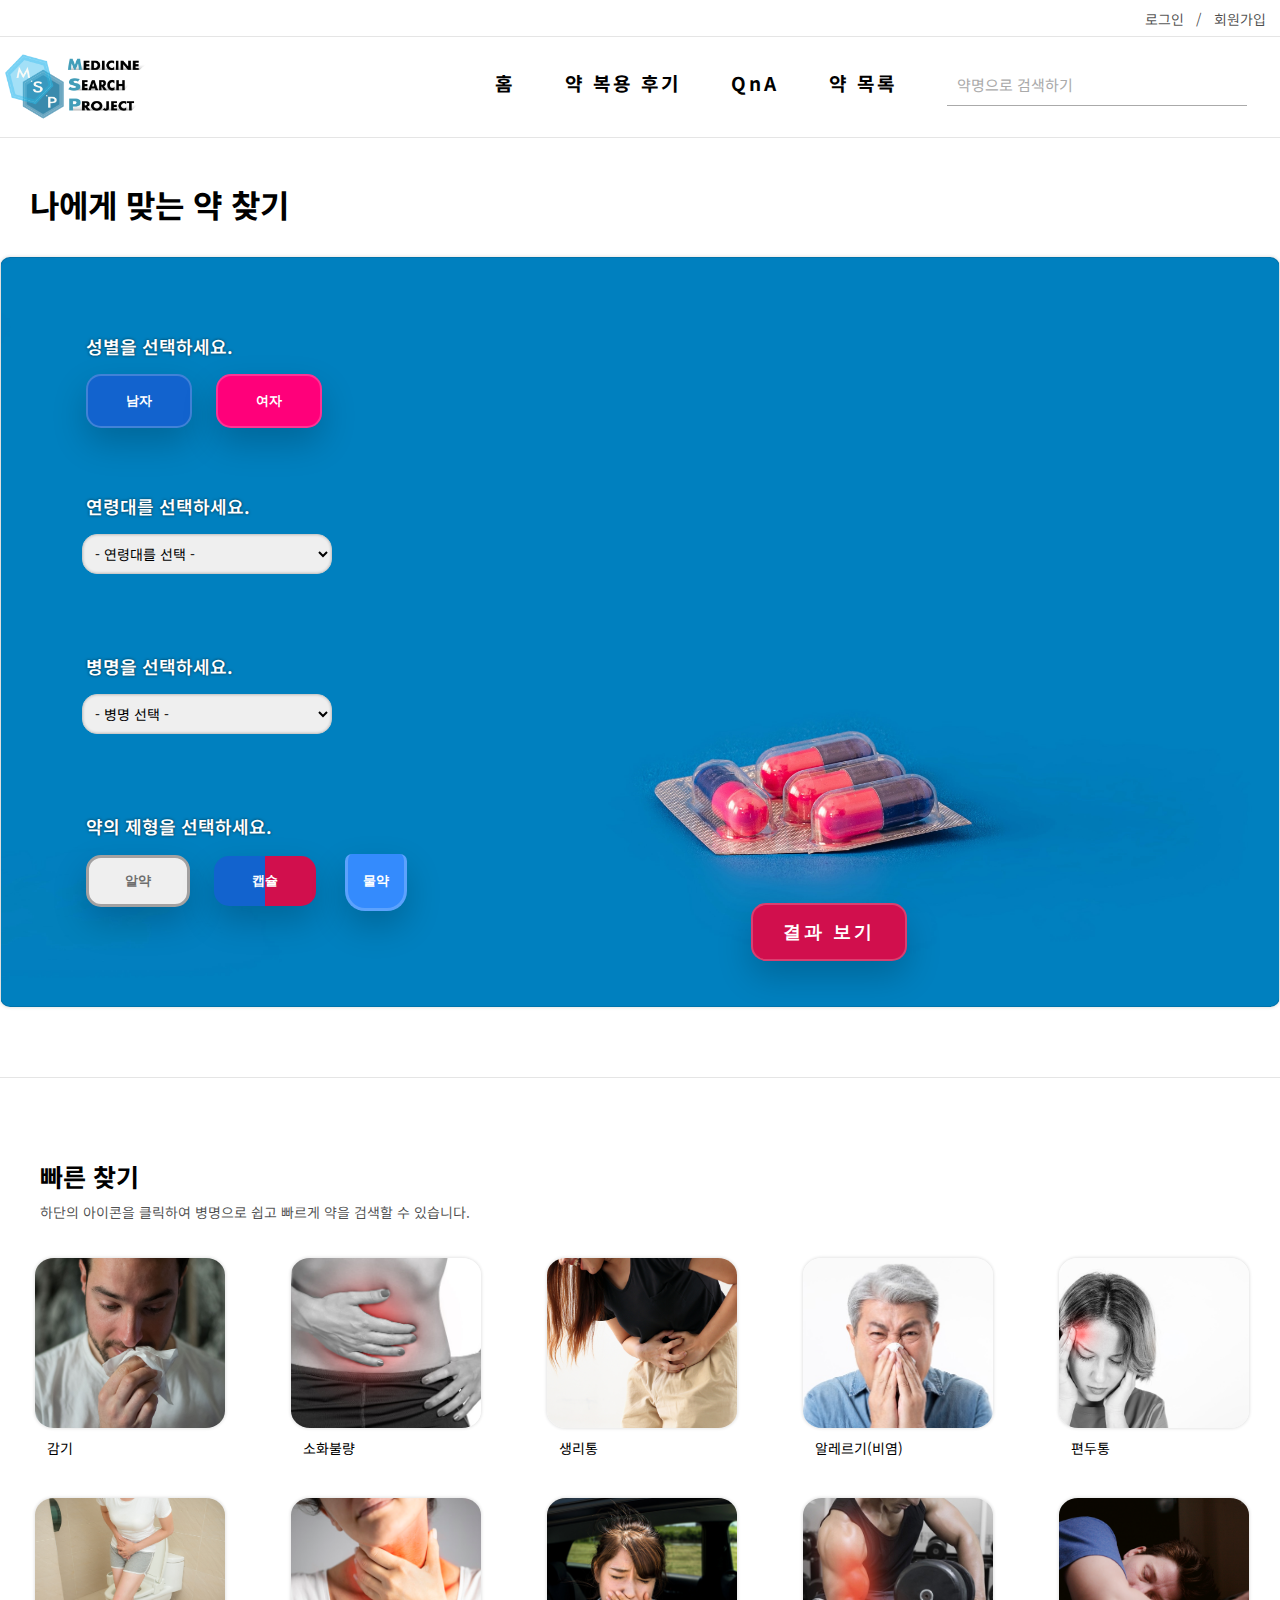
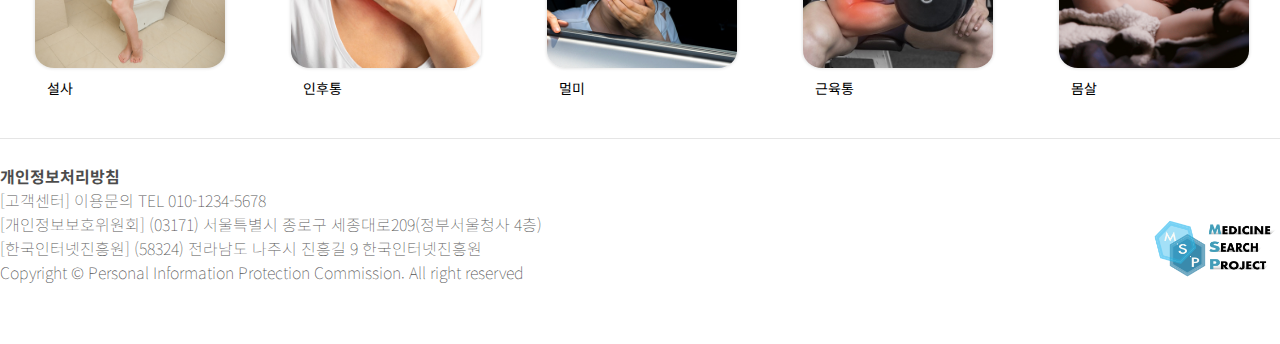
==== M.S.P/matching/search.html @ 4493c48e "Add files via upload" ====
<!DOCTYPE html>
<html lang="ko">

<head>
    <meta charset="UTF-8">
    <meta name="viewport" content="width=device-width, initial-scale=1.0">
    <title>M.S.P - Medicine Search Project</title>
    <link rel="stylesheet" href="https://cdnjs.cloudflare.com/ajax/libs/font-awesome/6.4.2/css/all.min.css"
        integrity="sha512-z3gLpd7yknf1YoNbCzqRKc4qyor8gaKU1qmn+CShxbuBusANI9QpRohGBreCFkKxLhei6S9CQXFEbbKuqLg0DA=="
        crossorigin="anonymous" referrerpolicy="no-referrer" />
    <link rel="stylesheet" href="../css/search.css">
</head>

<body>
    <header>
        <nav class="header-top">
            <div class="login-wrap">                
                   <a href="../login.html">로그인</a>
                   <a href="">/</a>
                   <a href="../register.html">회원가입</a>    
            </div>

            <div class="top-hr">
                <hr>
            </div>
                              
            <nav class="nav-wrap">
                <div class="logo">
                    <a href="../index.html"><img src="../images/nocolorlogo.png" alt=""></a>
                </div>
                <ul>                        
                    <a href="./index.html"><li>홈</li></a>    
                    <a href="./board/board.html"><li>약 복용 후기</li></a>
                    <a href="./board/board.html"><li>QnA</li></a>    
                    <a href="./board/boardWeb.html"><li>약 목록</li></a>  
                    <li class="search">                                                        
                        <input type="text" placeholder="약명으로 검색하기">
                        <span></span>
                        <button><i class="fa-solid fa-magnifying-glass"></i></button>
                    </li>                    
                </ul>
            </nav>                        
        </nav>
        
    </header>

    <div class="one-hr">
        <hr>
    </div>

    <main>
        
        <div class="matching">            
            <div class="match-container">
                <div class="match-title">
                    <h1>나에게 맞는 약 찾기</h1>
                </div>
                    <div class="match-content">                    
                        
                            <ul class=match-wrap>
                                <li class="m-wrap">
                                    <h2>성별을 선택하세요.</h2>
                                    <button type="button" class="btn-man">남자</button>
                                    <button type="button" class="btn-woman">여자</button>
                                </li>
                                <li class="m-wrap">
                                    <h2>연령대를 선택하세요.</h2>
                                    <select name="" id="">
                                        <span><option value="">- 연령대를 선택 -</option></span>
                                        <option value="">유아</option>
                                        <option value="">청소년</option>
                                        <option value="">20대 ~ 40대</option>
                                        <option value="">40대 ~ 60대</option>
                                        <option value="">60대 ~ </option>
                                    </select>
                                </li>
                                <li class="m-wrap">
                                    <h2>병명을 선택하세요.</h2>
                                    <select name="" id="">
                                    <span><option value="">- 병명 선택 -</option></span>
                                        <option value="">감기</option>
                                        <option value="">소화불량</option>
                                        <option value="">생리통</option>
                                        <option value="">알레르기(비염)</option>
                                        <option value="">편두통</option>
                                        <option value="">설사</option>
                                        <option value="">인후통</option>
                                        <option value="">멀미</option>
                                        <option value="">근육통</option>
                                        <option value="">몸살</option>
                                        <option value="">고열</option>
                                        <option value="">치통</option>                                
                                    </select>
                                </li>
                                <li class="m-wrap">                                    
                                    <h2>약의 제형을 선택하세요.</h2>
                                    <div class="btn-wrap">
                                        <button type="button" class="btn-al">알약</button>
                                        <button type="button" class="btn-cap">캡슐</button>
                                        <button type="button" class="btn-water">물약</button>                                         
                                    </div>                                    
                                </li>
                            <div class="result-wrap">
                                <a href="./match_result.html"><button type="submit" class="result" >결과 보기</button></a>
                            </div>                   
                        </ul>                    
                </div>
            </div>
        </div>
        
        <div class="one-hr">
            <hr>
        </div>

            <section class="one">                
                <div class="one-container">
                    <div class="disease-title">
                        <h2>빠른 찾기</h2>
                        <p>하단의 아이콘을 클릭하여 병명으로 쉽고 빠르게 약을 검색할 수 있습니다.</p>
                    </div>
                   <div class="disease-content">
                        <div class="disease-box">                            
                            <div class="disease-pic">
                                <a href=""><img class="pic" src="../images/cold.jpg" alt=""></a>
                            </div>           
                            <span>감기</span>
                        </div>
                        <div class="disease-box">                            
                            <div class="disease-pic">
                                <a href=""><img class="pic" src="../images/stoma.jpg" alt=""></a>
                            </div>
                            <span>소화불량</span>  
                        </div>
                        <div class="disease-box">                            
                            <div class="disease-pic">
                                <a href=""><img class="pic" src="../images/period.jpg" alt=""></a>
                            </div>  
                            <span>생리통</span>
                        </div>
                        <div class="disease-box">                            
                            <div class="disease-pic">
                                <a href=""><img class="pic" src="../images/allergy.jpg" alt=""></a>
                            </div> 
                            <span>알레르기(비염)</span> 
                        </div>
                        <div class="disease-box">                            
                            <div class="disease-pic">
                                <a href=""><img class="pic" src="../images/headache.jpg" alt=""></a>
                            </div>  
                            <span>편두통</span>
                        </div>
                        <div class="disease-box">                            
                            <div class="disease-pic">
                                <a href=""><img class="pic" src="../images/sulsa.jpg" alt=""></a>
                            </div>           
                            <span>설사</span>
                        </div>
                        <div class="disease-box">                            
                            <div class="disease-pic">
                                <a href=""><img class="pic" src="../images/inhu.jpg" alt=""></a>
                            </div>
                            <span>인후통</span>  
                        </div>
                        <div class="disease-box">                            
                            <div class="disease-pic">
                                <a href=""><img class="pic" src="../images/mulmi.jpg" alt=""></a>
                            </div>  
                            <span>멀미</span>
                        </div>
                        <div class="disease-box">                            
                            <div class="disease-pic">
                                <a href=""><img class="pic" src="../images/muscle.jpg" alt=""></a>
                            </div> 
                            <span>근육통</span> 
                        </div>
                        <div class="disease-box">                            
                            <div class="disease-pic">
                                <a href=""><img class="pic" src="../images/momsal.jpg" alt=""></a>
                            </div>  
                            <span>몸살</span>
                        </div>
                   </div>                                
                </div>
            </section>            
        
    </main>

    <footer>
        <div class="footer_container">
            <div class="copyright">
                <p>
                    <span>개인정보처리방침</span><br>
                    [고객센터] 이용문의 TEL 010-1234-5678 <br>
                    [개인정보보호위원회] (03171) 서울특별시 종로구 세종대로209(정부서울청사 4층) <br>
                    [한국인터넷진흥원] (58324) 전라남도 나주시 진흥길 9 한국인터넷진흥원<br>
                    Copyright © Personal Information Protection Commission. All right reserved
                </p>
            </div>
           
            <div class="foot-logo">
                <a href="../index.html"> <img src="../images/nocolorlogo.png" alt=""></a>
            </div>
            
        </div>
    </footer>
</body>

<script>
    
</script>
</html>
---- M.S.P/css/search.css ----
@charset 'utf-8';
@import url('https://fonts.googleapis.com/css2?family=Noto+Sans+KR&display=swap');
@import url('https://fonts.googleapis.com/css2?family=Roboto&display=swap');
@import url('https://fonts.googleapis.com/css2?family=Noto+Sans+KR:wght@400;500&family=Roboto&display=swap');
* {
    margin: 0;
    padding: 0;
    box-sizing: border-box;
    font-family: 'Noto Sans KR', sans-serif;
    
}

body{
    background-color: #Fff;
}
ul li {
    list-style: none;
    margin: 25px;
}

a {
    text-decoration: none;
    color: black;
}

img {
    width:100%;
}

hr {
    border: 0;
    height: 1px;
    background-color: rgba(0, 0, 0, 0.1);
}







/* -------------- header---------------- */

.header-top {
    
    width: 100%;
    z-index: 1;
    
    
    
}

.login-wrap {
    width: 1280px;
    margin: 0 auto;
    text-align: end;
    /* background-color: gray; */
    padding: 6px;
    
    
    
    
}

.login-wrap a{
    margin-right: 8px;
    color: rgba(0, 0, 0, 0.7);
    font-size: 14px;
    
}


/* ----------- nav ---------------  */

.header-top{
    width: 100%;
    position: fixed;
    top: 0;
    left: 0;
    right: 0;
    background-color: #fff;
    border-bottom: 1px solid rgba(0, 0, 0, 0.1);
    z-index: 1;
    
    
}

.nav-wrap {
    display: flex;
    max-width: 1280px;
    width: 100%;
    margin: 0 auto;    
    justify-content: space-between;
    align-items: center;
    height: 100px;
    background-color: #fff;
    /* background-color: #a70638; */
    
}

.logo {
    width: 150px;
    height: 150px;
}

.nav-wrap ul{
    display: flex;
    justify-content: space-between;
    
}

.nav-wrap ul li {
    letter-spacing: 3px;
    font-weight: bold;
    font-size: 19px;            
}

.nav-wrap ul a:hover {
    color: #3CB4FF;
    /* border-bottom: 1px solid #3CB4FF; */
    /* transition: .2s;    */
}


.search input{
    /* border: 0;
    border: 1px solid #ccc;
    border-radius: 5px;
    outline: none;
     */
     
        font-size: 15px;
        color: #222222;
        width: 300px;
        border: none;
        border-bottom: solid #aaaaaa 1px;
        padding-bottom: 10px;
        padding-left: 10px;
        position: relative;
        background: none;
        
   
}

.search input::placeholder{
    color: #aaaaaa; 

}
.search input:focus { 
    outline: none; 
    border-bottom: 1.7px solid #000;
    
}

.search button{
    border: 0;
    background-color: #fff;
    
}

.search i{
    font-size: 16px;
    cursor: pointer;
}

.search i:hover{
    color: #3CB4FF;
    transition: .3s;
}






/* -------------------main one----------------------*/

main {
    max-width: 1280px;
    width: 100%;
    margin: 0 auto;
}

.one-hr{
    margin-top: 70px;
    width: 100%
}

.one-hr hr{
    max-width: 1280px;
    width: 100%;
    margin: 0 auto;
}








.matching{
    /* height: 750px; */
    width: 100%;
    padding-top: 100px;
    
}

.match-container{
    max-width: 1280px;
    width: 100%;
    align-items: center;
    /* background-color: #3CB4FF; */
    margin: 0 auto;   
   

}

.match-title{
    margin-left: 30px;
    margin-top: 10px;
    margin-bottom: 30px;
    

}

.match-content{
    width: 100%;
    border-radius: 10px;
    box-shadow: 0 0 3px 1px rgba(0,0,0,0.1);
    border: 1px solid rgba(0, 0, 0, 0.1);
    /* padding: 10px;     */
    background-color: #f8f8f8;
    
    background-image: url(../images/capsule.jpg);
    background-repeat: no-repeat;
    background-position: center;
    background-size: cover;
    height: 750px;
    
    
}

.match-box{
    background-color: #a3a1a1;
}

.match-wrap{
    /* display: block; */
    /* grid-template-columns: repeat(2, 1fr);  */
    margin-left: 50px;   
    margin-top: 65px;
    /* position: relative;*/
    

}

.m-wrap{
    /* background-color: #a3a1a1; */
    padding: 10px;
    width: 280px;
    height: 135px;

    
    
}

.m-wrap h2{
    font-size: 18px;
    margin-bottom: 15px;
    color: #fff;
    text-shadow: 0px 0px 3px rgba(0, 0, 0, 0.7);
    /* font-family: "paybooc-Light", sans-serif;/ */
    font-weight: 600;
    
}


select {
    border:0;
    border:1px solid #ccc;
    box-shadow: inset 0 0 2px 1px rgba(0, 0, 0, 0.1);
    border-radius: 15px;
    font-size: 14px;
    width:250px;
    padding: 8px;
    outline: 0;
    margin-left: -4px;
    cursor: pointer;   
}





/* -----------------btn---------------------- */

.btn-wrap{
    width: 350px;
    margin-top: -25px;
    
}

.btn-man{    
      
    border: none;    
    border: 2px solid rgba(255, 255, 255, 0.2);
    padding: 16px 38px;
    border-radius: 15px;
    font-family: "paybooc-Light", sans-serif;
    box-shadow: 0 15px 35px rgba(0, 0, 0, 0.2);
    text-decoration: none;
    font-weight: 600;
    transition: 0.25s;    
    background-color:#1263CE;
    color: #fff;
    
}

.btn-man:hover{
    transform: scale(1.2);    
    letter-spacing: 2px;
    cursor: pointer;
}

.btn-man:active{
    background-color: #70a1e1;
    transition: 0.1s;
}

.btn-woman{    
    margin-left: 20px;      
    border: none;    
    border: 2px solid rgba(255, 255, 255, 0.2);
    padding: 16px 38px;
    border-radius: 15px;
    font-family: "paybooc-Light", sans-serif;
    box-shadow: 0 15px 35px rgba(0, 0, 0, 0.2);
    text-decoration: none;
    font-weight: 600;
    transition: 0.25s;  
    background-color: #ff007a;
    color: #fff;

}

.btn-woman:hover{
    letter-spacing: 2px;
    transform: scale(1.2);
    cursor: pointer;
}

.btn-woman:active{
    background-color: #ff66af;
    transition: 0.1s;
}

.btn-al{       
    
    padding: 14px 36px;
    border-radius: 15px;
    font-family: "paybooc-Light", sans-serif;
    box-shadow: 0 15px 35px rgba(0, 0, 0, 0.2);
    text-decoration: none;
    font-weight: 600;
    transition: 0.25s;    
    border: 3px solid #a3a1a1;
    color: #6e6e6e; 
}

.btn-al:hover{
    letter-spacing: 2px;
    transform: scale(1.2);
    cursor: pointer;            
}

.btn-al:active{
    background-color: #929090;
    transition: 0.1s;
    color: #fff;
}

.btn-cap{
    margin-left: 20px;        
    border: none;   
    /* border: 3px solid rgba(255, 255, 255, 0.2); */
    padding: 16px 38px;
    border-radius: 15px;
    font-family: "paybooc-Light", sans-serif;
    box-shadow: 0 15px 35px rgba(0, 0, 0, 0.2);
    text-decoration: none;
    font-weight: 600;
    transition: 0.25s;  
    background-image: linear-gradient(to right, #1263CE 50%, #d10f4d 50%);
    /* outline: auto; */
    color: #fff;
}

.btn-cap:hover{
    letter-spacing: 2px;
    transform: scale(1.2);
    cursor: pointer;
}

.btn-cap:active{
    background-image: linear-gradient(to right, #70a1e1 50%, #de5782 50%);
    transition: 0.1s;
}

.btn-water{
    margin-top: 25px;
    margin-left: 25px;
    padding: 18px 15px;
    border-radius: 15px;
    font-family: "paybooc-Light", sans-serif;
    box-shadow: 0 15px 35px rgba(0, 0, 0, 0.2);
    text-decoration: none;
    font-weight: 600;
    transition: 0.25s;    
    background-color: #348bfd;
    border: 3px solid rgba(255, 255, 255, 0.2);
    border-top: 0;
    border-top-left-radius: 7px;
    border-top-right-radius: 7px;
    border-bottom-left-radius: 20px;
    border-bottom-right-radius: 20px;
    color: #fff; 
}

.btn-water:hover{
    transform: scale(1.2);
    letter-spacing: 2px;
    cursor: pointer;
}

.btn-water:active{
    background-color: #6dacff;
}

.result-wrap{
    position: relative;   
    bottom: 60px;
    left: 700px;
}

.result{
    margin-bottom: 20px;
    border: none;    
    padding: 15px 30px;
    border-radius: 15px;
    font-family: "paybooc-Light", sans-serif;
    box-shadow: 0 15px 35px rgba(0, 0, 0, 0.2);
    text-decoration: none;
    font-weight: 600;
    transition: 0.25s;    
    background-color:  #d10f4d;
    border: 2px solid rgba(255,255,255, 0.2);
    color: #fff;
    font-size: 18px;
    letter-spacing: 3px;
    
}

.result:hover{
    
    /* transform: scale(1.2); */
    cursor: pointer;
    background-color: #a70638;
    transition: .4s;
    
}

/* ---------------------btn---------------- */





.disease-title{
    /* background-color: aqua; */
    width: 500px;
    height: 100px;
    text-align: left;
    margin-left: 40px;
    margin-top: 80px;
    
    
}

.disease-title h2{
    font-size: 25px;       
    margin: 15px 0 8px 0;
}

.disease-title p{
    font-size: 14px;
    color: rgba(0, 0, 0, 0.7)
    
    
}

.disease-content {
    max-width: 1280px;
    width: 100%;
    display: grid;
    grid-template-columns: repeat(5, 1fr);    
    margin: 0 auto;
    
}

.disease-box {    
    margin: 0 20px 40px 35px;     
    text-align: left;
    font-size: 14px;
    /* background-color: #222222; */
    
}

.disease-box span{
    margin-left: 12px;
}

.disease-pic {
    
    /* border: 1px solid rgba(0, 0, 0, 0.1); */
    width: 190px;
    height: 170px; 
    border-radius: 10%;
    overflow: hidden;
    margin-bottom: 10px;
    box-shadow: 0 0 3px 1px rgba(0, 0, 0, 0.1);
    outline: 0;
    border: 0;
}

.pic {
    width: 100%;
    height: 100%;
    object-fit: cover;
}

.pic:hover{
    transform: scale(1.2);
    transition: 0.5s;
}

/* -------------------main two----------------------*/

.two-hr{
    margin: 50px 0;
    width: 100%
}

.two-hr hr{
    max-width: 1280px;
    width: 100%;
    margin: 0 auto;
}

.two{
    width: 100%;
    margin-bottom: 50px;
}

.two-container{
    max-width: 1280px;
    width: 100%;
    display: flex;
    justify-content: space-between;
    height: 250px;
   
    margin: 0 auto;


}



.two-title{
    /* background-color: aqua; */
    width: 555px;
    padding: 12px 0;
    text-align: center;    
    /* margin-left: 20px;  */
    margin-bottom: 20px;    
    background-color: #1e50a4;
    color: #fff;
    border: 0;    
    border-radius: 3px;
    
}

.two-title h2{
    font-weight: lighter;
    font-size: 22px;
    text-align: center;
}

.two-title i{
    text-align: end;
}

.table-box {
    width: 100%;       
    height: 150px;
    /* margin-left: 20px; */
}

.table-box td{
    text-align: left;
    padding-left: 10px;  
    color: rgba(0, 0, 0, 0.7);
    
}

.table-box span{
    color: tomato;
    font-weight: bold;
}

.two-notice{
    margin-left: 35px;
}

.two-QnA{
    margin-right: 35px;    
}

.two-QnA .two-title{
    background-color: #DF013A;
    
}

/*------------------------- footer css --------------------------*/

footer {    
    color:  #000;
    padding: 25px 0;
    border-top:  1px solid rgba(0, 0, 0, 0.1);
    
}

.footer_container {
    width: 100%;
    max-width: 1280px;
    margin: 0 auto;
    text-align: left;
    display: flex;
    justify-content: space-between;
    
}

.copyright p{
    opacity: .7;
    font-weight: lighter;
    letter-spacing: -1;
}

.copyright p span{
    font-weight: bold;
}


.foot-logo{
    width: 130px;
    margin: 20px 0 0 20px;
}
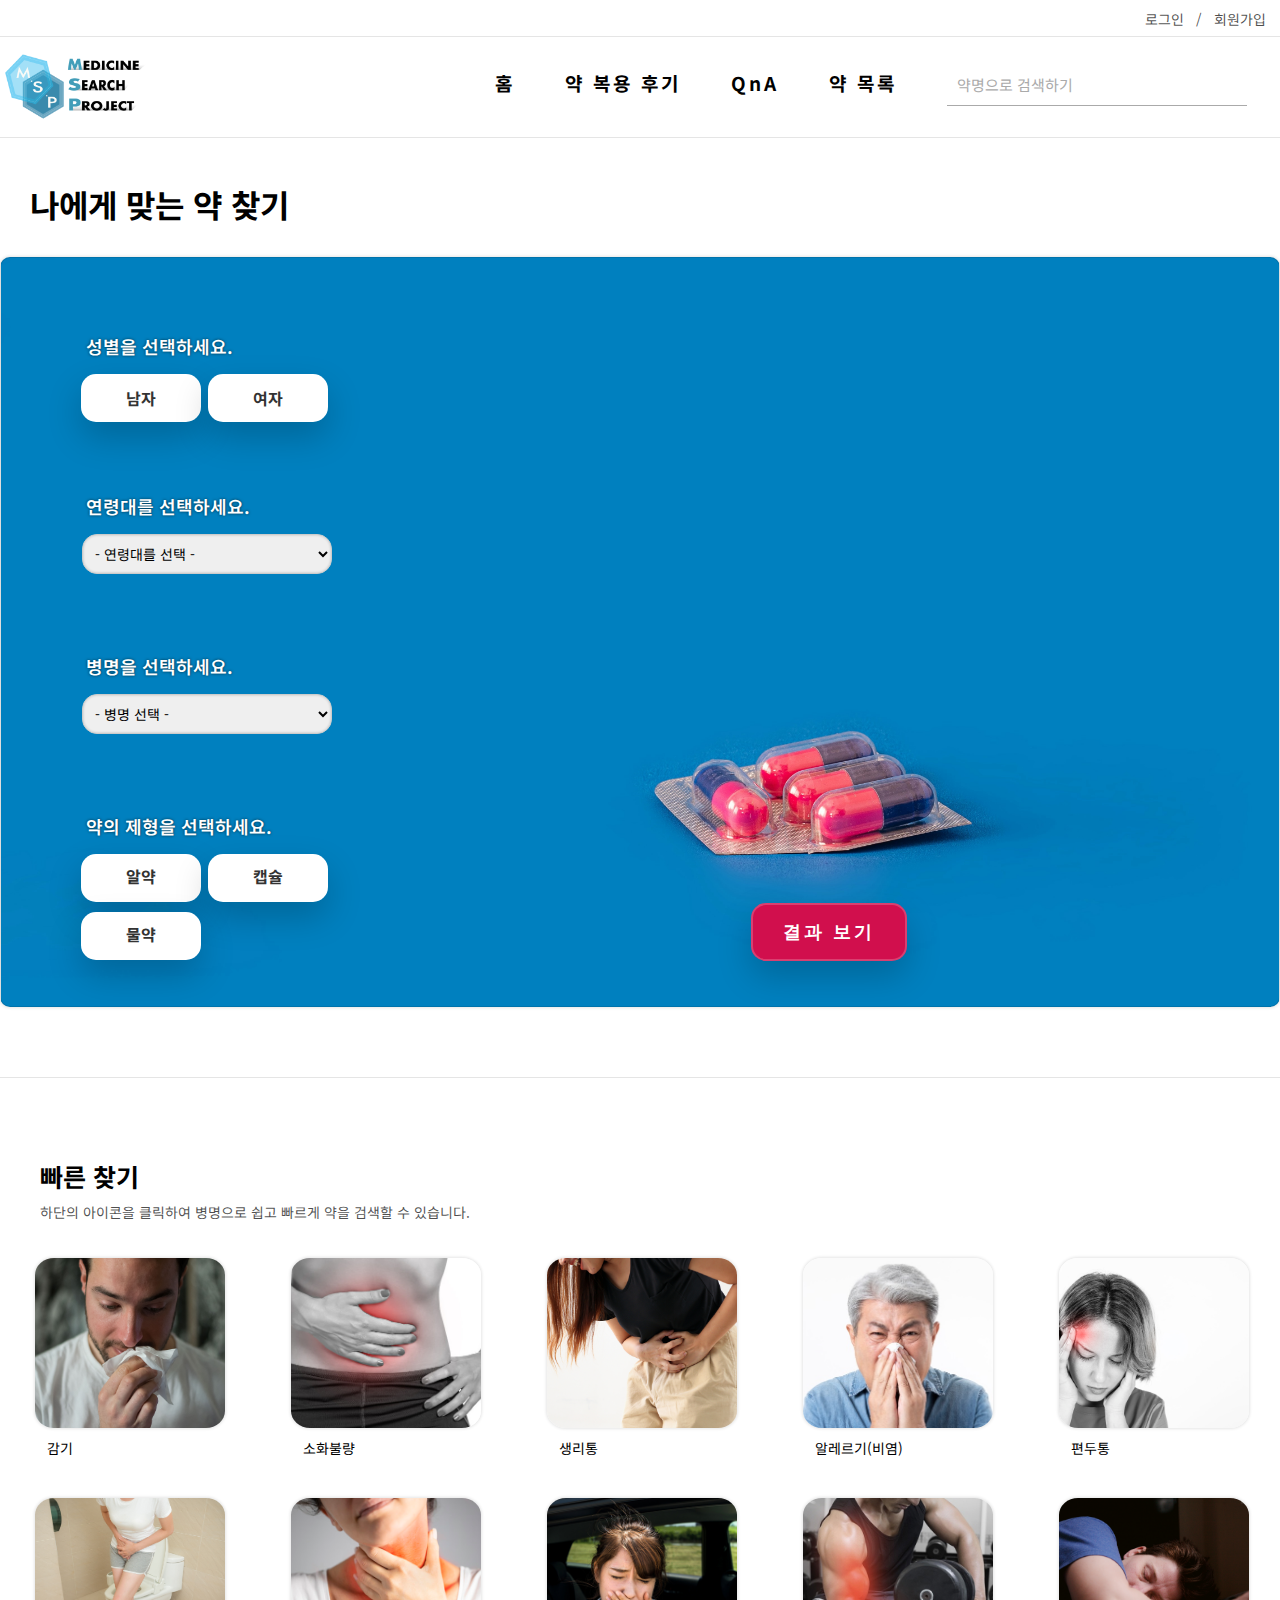
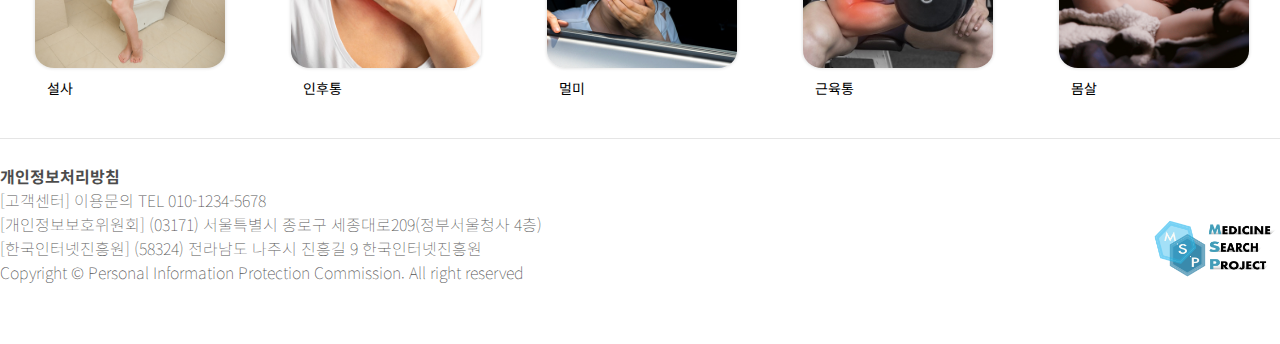
==== commit c1e40819: "home 12/11" ====
--- a/M.S.P/matching/search.html
+++ b/M.S.P/matching/search.html
@@ -55,13 +55,15 @@
                 <div class="match-title">
                     <h1>나에게 맞는 약 찾기</h1>
                 </div>
-                    <div class="match-content">                    
-                        
+                    <div class="match-content"> 
+                        <form action="">
                             <ul class=match-wrap>
                                 <li class="m-wrap">
                                     <h2>성별을 선택하세요.</h2>
-                                    <button type="button" class="btn-man">남자</button>
-                                    <button type="button" class="btn-woman">여자</button>
+                                    <div class="select1">
+                                        <input type="radio" id="select" name="gender"><label for="select">남자</label>
+                                        <input type="radio" id="select2" name="gender"><label for="select2">여자</label>
+                                    </div>                                    
                                 </li>
                                 <li class="m-wrap">
                                     <h2>연령대를 선택하세요.</h2>
@@ -94,16 +96,18 @@
                                 </li>
                                 <li class="m-wrap">                                    
                                     <h2>약의 제형을 선택하세요.</h2>
-                                    <div class="btn-wrap">
-                                        <button type="button" class="btn-al">알약</button>
-                                        <button type="button" class="btn-cap">캡슐</button>
-                                        <button type="button" class="btn-water">물약</button>                                         
-                                    </div>                                    
+                                    <div class="select2">
+                                        <input type="radio" id="type1" name="drugtype"><label for="type1">알약</label>
+                                        <input type="radio" id="type2" name="drugtype"><label for="type2">캡슐</label>
+                                        <input type="radio" id="type3" name="drugtype"><label for="type3">물약</label>
+                                    </div>                                   
                                 </li>
                             <div class="result-wrap">
                                 <a href="./match_result.html"><button type="submit" class="result" >결과 보기</button></a>
                             </div>                   
-                        </ul>                    
+                        </ul>
+                    </form>                                           
+                        
                 </div>
             </div>
         </div>
--- a/M.S.P/css/search.css
+++ b/M.S.P/css/search.css
@@ -301,141 +301,92 @@
     
 }
 
-.btn-man{    
-      
-    border: none;    
+/* .select1{
+    padding: 15px 10px;
+} */
+.select1 input[type=radio]{
+    display: none;
+}
+.select1 input[type=radio]+label{
+    display: inline-block;
+    cursor: pointer;
+    height: 48px;
+    width: 120px;
+    padding-top: 10px;
+    margin-left: -5px;
+    margin-right: 8px;
+    /* border: 1px solid #333; */
     border: 2px solid rgba(255, 255, 255, 0.2);
-    padding: 16px 38px;
+    box-shadow: 0 15px 35px rgba(0, 0, 0, 0.2);
+    
+    /* line-height: 24px; */
+    text-align: center;
+    font-weight:bold;
+    font-size:16px;
     border-radius: 15px;
-    font-family: "paybooc-Light", sans-serif;
-    box-shadow: 0 15px 35px rgba(0, 0, 0, 0.2);
-    text-decoration: none;
-    font-weight: 600;
-    transition: 0.25s;    
-    background-color:#1263CE;
-    color: #fff;
-    
-}
-
-.btn-man:hover{
-    transform: scale(1.2);    
-    letter-spacing: 2px;
-    cursor: pointer;
-}
-
-.btn-man:active{
-    background-color: #70a1e1;
-    transition: 0.1s;
-}
-
-.btn-woman{    
-    margin-left: 20px;      
-    border: none;    
-    border: 2px solid rgba(255, 255, 255, 0.2);
-    padding: 16px 38px;
-    border-radius: 15px;
-    font-family: "paybooc-Light", sans-serif;
-    box-shadow: 0 15px 35px rgba(0, 0, 0, 0.2);
-    text-decoration: none;
-    font-weight: 600;
-    transition: 0.25s;  
+}
+.select1 input[type=radio]+label{
+    background-color: #fff;
+    color: #333;
+}
+.select1 input[type=radio]:checked+label{
     background-color: #ff007a;
     color: #fff;
-
-}
-
-.btn-woman:hover{
-    letter-spacing: 2px;
-    transform: scale(1.2);
+}
+
+.select1 input[type=radio]:checked+label:nth-child(2){
+    background-color: #1263CE;
+    color: #fff;
+}
+
+.select1 input[type=radio]:hover{
+    transition: 1.3;
+  }
+
+.select2 input[type=radio]{
+    display: none;
+}
+
+.select2 input[type=radio]+label{
+    display: inline-block;
     cursor: pointer;
-}
-
-.btn-woman:active{
-    background-color: #ff66af;
-    transition: 0.1s;
-}
-
-.btn-al{       
-    
-    padding: 14px 36px;
+    height: 48px;
+    width: 120px;
+    padding-top: 10px;
+    margin-left: -5px;
+    margin-right: 8px;
+    margin-bottom: 10px;
+    /* border: 1px solid #333; */
+    /* border: 2px solid rgba(255, 255, 255, 0.2); */
+    box-shadow: 0 15px 35px rgba(0, 0, 0, 0.2);
+    
+    /* line-height: 24px; */
+    text-align: center;
+    font-weight:bold;
+    font-size:16px;
     border-radius: 15px;
-    font-family: "paybooc-Light", sans-serif;
-    box-shadow: 0 15px 35px rgba(0, 0, 0, 0.2);
-    text-decoration: none;
-    font-weight: 600;
-    transition: 0.25s;    
-    border: 3px solid #a3a1a1;
-    color: #6e6e6e; 
-}
-
-.btn-al:hover{
-    letter-spacing: 2px;
-    transform: scale(1.2);
-    cursor: pointer;            
-}
-
-.btn-al:active{
-    background-color: #929090;
-    transition: 0.1s;
+}
+
+.select2 input[type=radio]+label{
+    background-color: #fff;
+    color: #333;
+}
+
+/* .select2 input[type=radio]:checked+label{
+    background-color: #1263CE;
     color: #fff;
-}
-
-.btn-cap{
-    margin-left: 20px;        
-    border: none;   
-    /* border: 3px solid rgba(255, 255, 255, 0.2); */
-    padding: 16px 38px;
-    border-radius: 15px;
-    font-family: "paybooc-Light", sans-serif;
-    box-shadow: 0 15px 35px rgba(0, 0, 0, 0.2);
-    text-decoration: none;
-    font-weight: 600;
-    transition: 0.25s;  
-    background-image: linear-gradient(to right, #1263CE 50%, #d10f4d 50%);
-    /* outline: auto; */
+} */
+
+
+.select2 input[type=radio]:checked+label{
+    background-image: linear-gradient(to right, #1263CE 50%, #ff007a 50%);
     color: #fff;
 }
 
-.btn-cap:hover{
-    letter-spacing: 2px;
-    transform: scale(1.2);
-    cursor: pointer;
-}
-
-.btn-cap:active{
-    background-image: linear-gradient(to right, #70a1e1 50%, #de5782 50%);
-    transition: 0.1s;
-}
-
-.btn-water{
-    margin-top: 25px;
-    margin-left: 25px;
-    padding: 18px 15px;
-    border-radius: 15px;
-    font-family: "paybooc-Light", sans-serif;
-    box-shadow: 0 15px 35px rgba(0, 0, 0, 0.2);
-    text-decoration: none;
-    font-weight: 600;
-    transition: 0.25s;    
-    background-color: #348bfd;
-    border: 3px solid rgba(255, 255, 255, 0.2);
-    border-top: 0;
-    border-top-left-radius: 7px;
-    border-top-right-radius: 7px;
-    border-bottom-left-radius: 20px;
-    border-bottom-right-radius: 20px;
-    color: #fff; 
-}
-
-.btn-water:hover{
-    transform: scale(1.2);
-    letter-spacing: 2px;
-    cursor: pointer;
-}
-
-.btn-water:active{
-    background-color: #6dacff;
-}
+
+.select2 input[type=radio]:hover{
+    transition: 1.3;
+  }
 
 .result-wrap{
     position: relative;   
